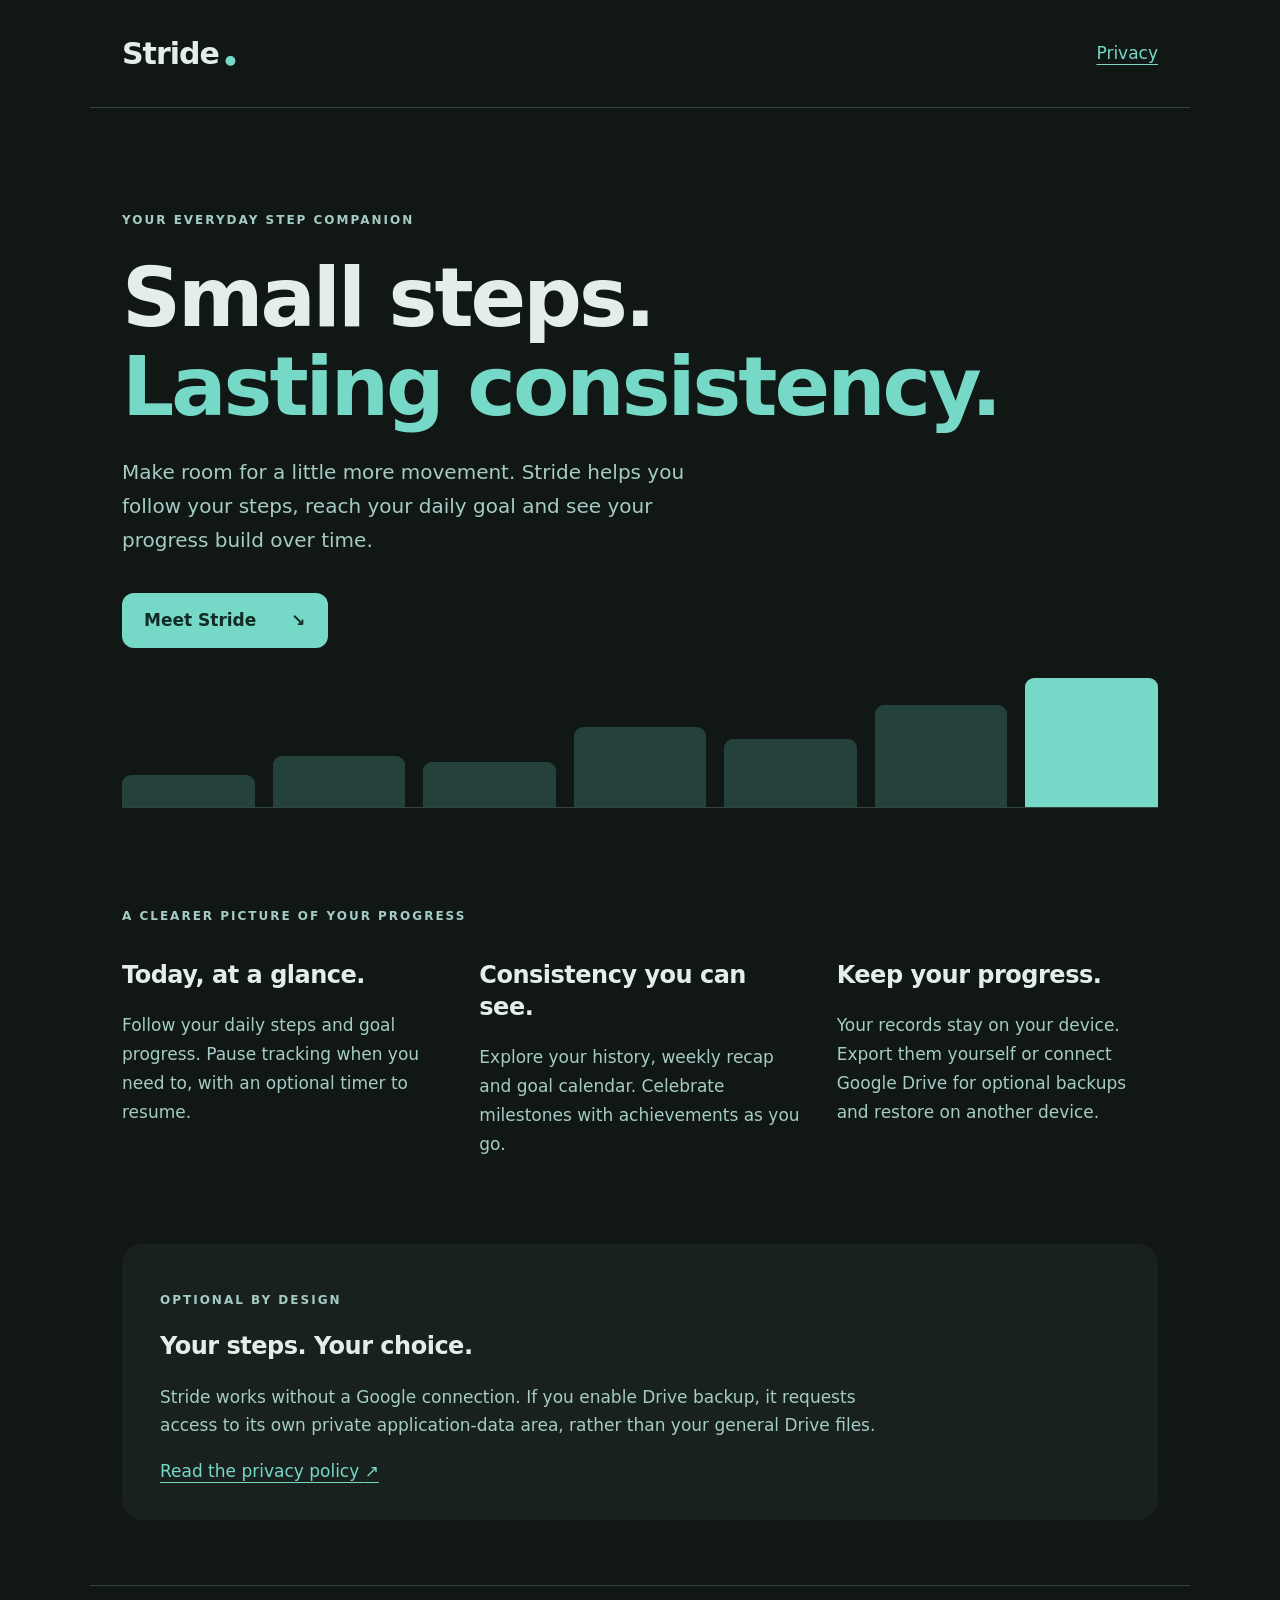
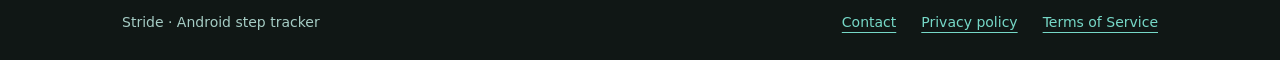
==== index.html @ b5d42497 "Add files via upload" ====
<!doctype html>
<html lang="en"><head><meta charset="utf-8"><meta name="viewport" content="width=device-width,initial-scale=1"><title>Stride — Small steps. Lasting consistency.</title><meta name="description" content="Stride is an Android step counter with daily goals, achievements, trends and optional private Google Drive backups."><link rel="stylesheet" href="style.css"><link rel="icon" type="image/png" sizes="120x120" href="stride-google-logo.png"><link rel="apple-touch-icon" href="stride-google-logo.png"></head><body>
<header><a class="brand" href="./">Stride<span>●</span></a><a href="privacy.html">Privacy</a></header>
<main><section class="hero"><p class="eyebrow">YOUR EVERYDAY STEP COMPANION</p><h1>Small steps.<br><em>Lasting consistency.</em></h1><p class="intro">Make room for a little more movement. Stride helps you follow your steps, reach your daily goal and see your progress build over time.</p><a class="button" href="#your-progress">Meet Stride <span aria-hidden="true">↘</span></a><div class="motif" aria-hidden="true"><span></span><span></span><span></span><span></span><span></span><span></span><span></span></div></section>
<section id="your-progress"><p class="eyebrow">A CLEARER PICTURE OF YOUR PROGRESS</p><div class="features"><article><h2>Today, at a glance.</h2><p>Follow your daily steps and goal progress. Pause tracking when you need to, with an optional timer to resume.</p></article><article><h2>Consistency you can see.</h2><p>Explore your history, weekly recap and goal calendar. Celebrate milestones with achievements as you go.</p></article><article><h2>Keep your progress.</h2><p>Your records stay on your device. Export them yourself or connect Google Drive for optional backups and restore on another device.</p></article></div></section>
<section class="privacy-note"><p class="eyebrow">OPTIONAL BY DESIGN</p><h2>Your steps. Your choice.</h2><p>Stride works without a Google connection. If you enable Drive backup, it requests access to its own private application-data area, rather than your general Drive files.</p><a href="privacy.html">Read the privacy policy <span aria-hidden="true">↗</span></a></section></main>
<footer><span>Stride · Android step tracker</span><a href="mailto:stridesteptracker.support@gmail.com">Contact</a><a href="privacy.html">Privacy policy</a><a href="terms.html">Terms of Service</a></footer></body></html>
---- style.css ----
:root{color-scheme:dark;--teal:#76d8c7;--ink:#e4eee8;--muted:#a5ccc4;--paper:#101715;--line:#30453d}*{box-sizing:border-box}html{scroll-behavior:smooth}body{margin:0;background:var(--paper);color:var(--ink);font:17px/1.7 system-ui,-apple-system,sans-serif}a{color:var(--teal);text-underline-offset:5px}header,main,footer{max-width:1100px;margin:auto;padding-inline:32px}header{display:flex;justify-content:space-between;align-items:center;padding-block:28px;border-bottom:1px solid var(--line)}.brand{font-size:30px;font-weight:800;letter-spacing:-1px;text-decoration:none;color:var(--ink)}.brand span{font-size:13px;color:var(--teal);margin-left:6px}.hero{padding-block:90px 48px;overflow:hidden}.eyebrow{font-size:12px;font-weight:750;letter-spacing:2px;color:var(--muted)}h1{font-size:clamp(44px,7vw,82px);line-height:1.08;letter-spacing:-3px;margin:24px 0}h1 em{font-style:normal;color:var(--teal)}.intro{max-width:620px;font-size:20px;color:var(--muted)}.button{display:inline-flex;gap:35px;background:var(--teal);color:#102c25;padding:13px 22px;border-radius:12px;text-decoration:none;font-weight:650;margin-top:16px}.motif{height:130px;display:flex;align-items:flex-end;gap:18px;margin-top:30px;border-bottom:1px solid var(--line)}.motif span{flex:1;border-radius:9px 9px 0 0;background:#24423b;height:25%}.motif span:nth-child(2){height:40%}.motif span:nth-child(3){height:35%}.motif span:nth-child(4){height:62%}.motif span:nth-child(5){height:53%}.motif span:nth-child(6){height:79%}.motif span:nth-child(7){height:100%;background:var(--teal)}section{padding-block:38px}.features{display:grid;grid-template-columns:repeat(3,1fr);gap:36px}h2{font-size:24px;line-height:1.35;letter-spacing:-.5px}.features p,.privacy-note p{color:var(--muted)}.privacy-note{background:#18211e;border-radius:20px;padding:34px 38px;margin-block:30px 65px}.privacy-note p{max-width:740px}footer{display:flex;gap:25px;flex-wrap:wrap;border-top:1px solid var(--line);padding-block:25px;font-size:14px;color:var(--muted)}footer span{margin-right:auto}.policy{max-width:820px;padding-block:42px 75px}.policy h1{font-size:48px;letter-spacing:-2px}.policy h2{margin-top:38px}.policy p,.policy li{color:#c0d4ca}a:focus-visible{outline:3px solid var(--teal);outline-offset:5px}@media(max-width:650px){header,main,footer{padding-inline:22px}.hero{padding-top:55px}h1{letter-spacing:-2px}.features{grid-template-columns:1fr;gap:12px}.privacy-note{padding:24px}.motif{gap:10px;height:95px}.policy h1{font-size:40px}}@media(prefers-reduced-motion:reduce){html{scroll-behavior:auto}}

.operator-details{margin-top:36px;padding-block:18px;border-top:1px solid var(--line);font-size:14px}.policy .operator-details h2{margin-top:0;font-size:18px}.operator-details p{margin-bottom:0}
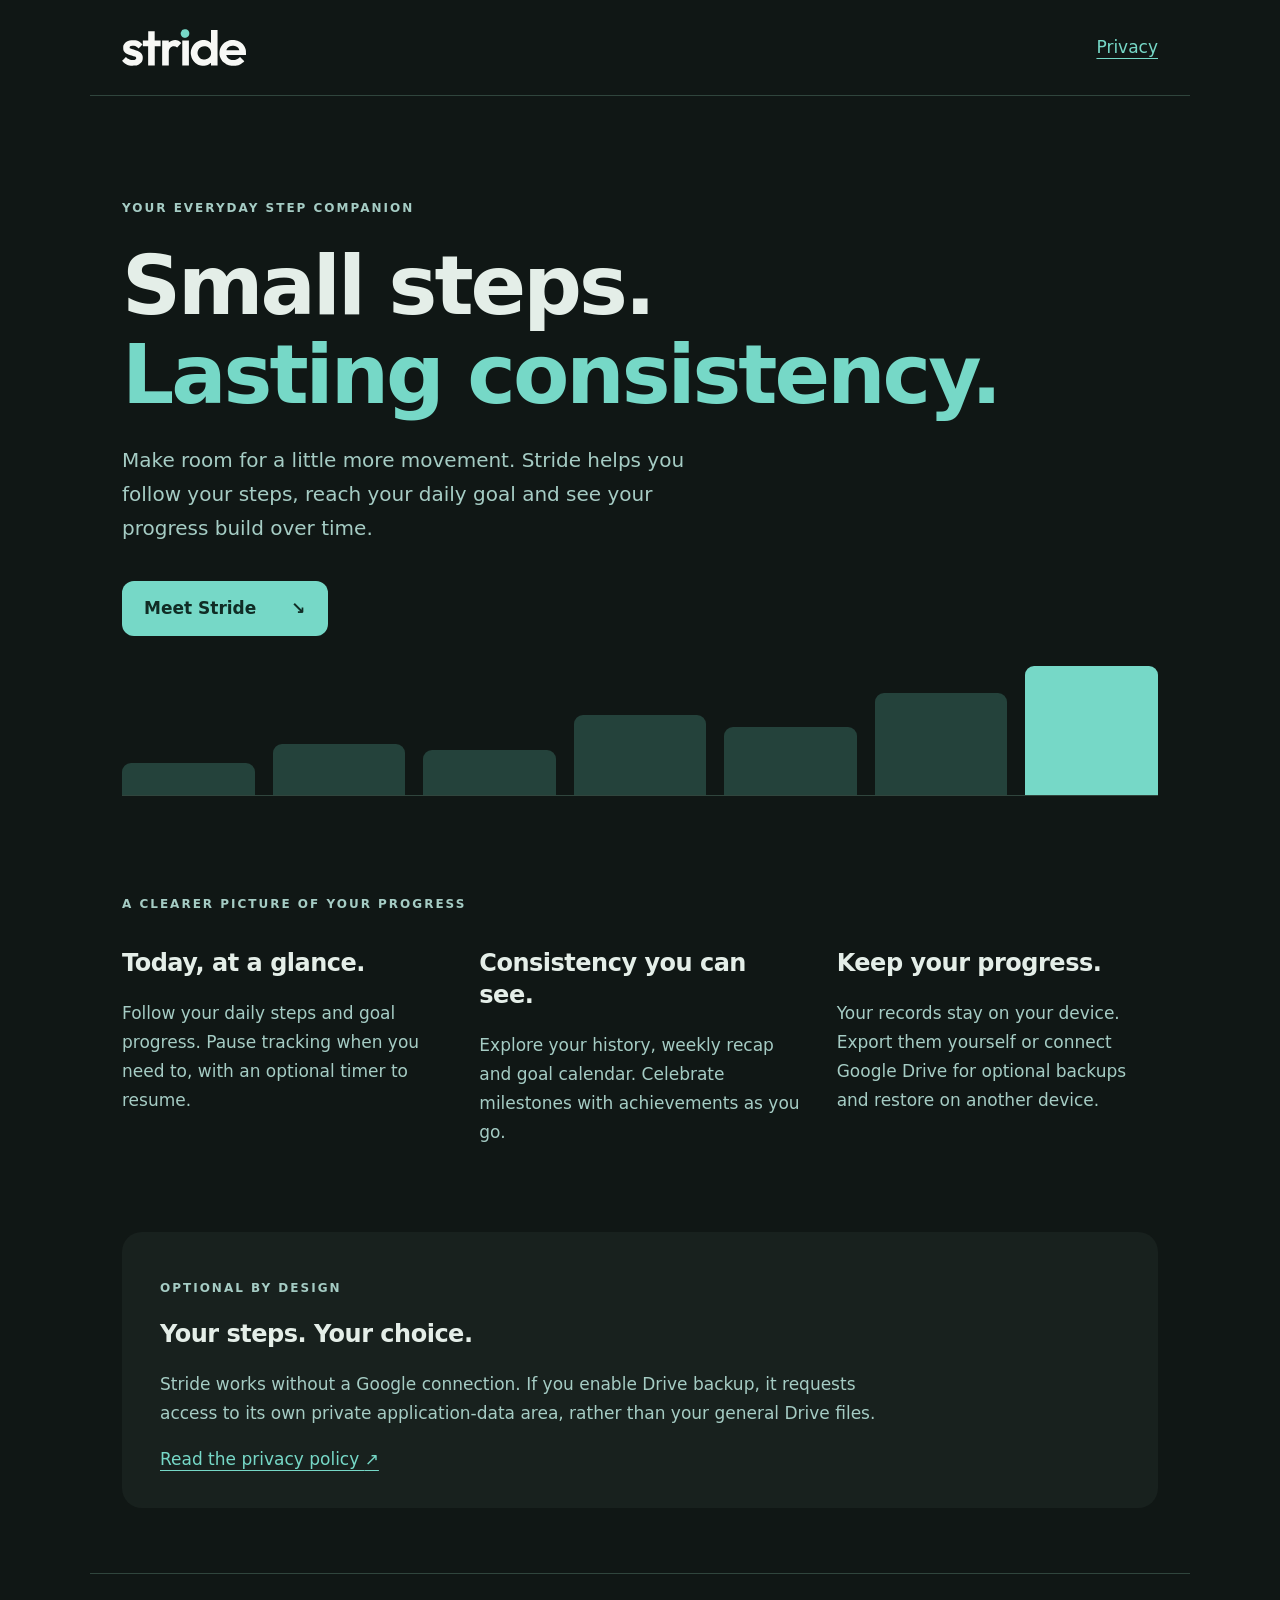
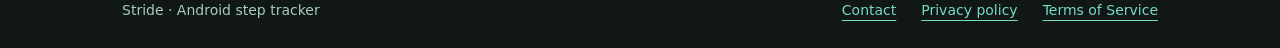
==== commit 165b4a07: "Add files via upload" ====
--- a/index.html
+++ b/index.html
@@ -1,7 +1,7 @@
-<!doctype html>
-<html lang="en"><head><meta charset="utf-8"><meta name="viewport" content="width=device-width,initial-scale=1"><title>Stride — Small steps. Lasting consistency.</title><meta name="description" content="Stride is an Android step counter with daily goals, achievements, trends and optional private Google Drive backups."><link rel="stylesheet" href="style.css"><link rel="icon" type="image/png" sizes="120x120" href="stride-google-logo.png"><link rel="apple-touch-icon" href="stride-google-logo.png"></head><body>
-<header><a class="brand" href="./">Stride<span>●</span></a><a href="privacy.html">Privacy</a></header>
-<main><section class="hero"><p class="eyebrow">YOUR EVERYDAY STEP COMPANION</p><h1>Small steps.<br><em>Lasting consistency.</em></h1><p class="intro">Make room for a little more movement. Stride helps you follow your steps, reach your daily goal and see your progress build over time.</p><a class="button" href="#your-progress">Meet Stride <span aria-hidden="true">↘</span></a><div class="motif" aria-hidden="true"><span></span><span></span><span></span><span></span><span></span><span></span><span></span></div></section>
-<section id="your-progress"><p class="eyebrow">A CLEARER PICTURE OF YOUR PROGRESS</p><div class="features"><article><h2>Today, at a glance.</h2><p>Follow your daily steps and goal progress. Pause tracking when you need to, with an optional timer to resume.</p></article><article><h2>Consistency you can see.</h2><p>Explore your history, weekly recap and goal calendar. Celebrate milestones with achievements as you go.</p></article><article><h2>Keep your progress.</h2><p>Your records stay on your device. Export them yourself or connect Google Drive for optional backups and restore on another device.</p></article></div></section>
-<section class="privacy-note"><p class="eyebrow">OPTIONAL BY DESIGN</p><h2>Your steps. Your choice.</h2><p>Stride works without a Google connection. If you enable Drive backup, it requests access to its own private application-data area, rather than your general Drive files.</p><a href="privacy.html">Read the privacy policy <span aria-hidden="true">↗</span></a></section></main>
-<footer><span>Stride · Android step tracker</span><a href="mailto:stridesteptracker.support@gmail.com">Contact</a><a href="privacy.html">Privacy policy</a><a href="terms.html">Terms of Service</a></footer></body></html>
+<!doctype html>
+<html lang="en"><head><meta charset="utf-8"><meta name="viewport" content="width=device-width,initial-scale=1"><title>Stride — Small steps. Lasting consistency.</title><meta name="description" content="Stride is an Android step counter with daily goals, achievements, trends and optional private Google Drive backups."><link rel="stylesheet" href="style.css"><link rel="icon" type="image/svg+xml" href="favicon.svg?v=2"><link rel="icon" type="image/png" sizes="32x32" href="favicon-32.png?v=2"><link rel="apple-touch-icon" sizes="180x180" href="apple-touch-icon.png?v=2"></head><body>
+<header><a class="brand" href="./" aria-label="Stride home"><img src="stride-wordmark.svg" alt="Stride" width="124" height="39"></a><a href="privacy.html">Privacy</a></header>
+<main><section class="hero"><p class="eyebrow">YOUR EVERYDAY STEP COMPANION</p><h1>Small steps.<br><em>Lasting consistency.</em></h1><p class="intro">Make room for a little more movement. Stride helps you follow your steps, reach your daily goal and see your progress build over time.</p><a class="button" href="#your-progress">Meet Stride <span aria-hidden="true">↘</span></a><div class="motif" aria-hidden="true"><span></span><span></span><span></span><span></span><span></span><span></span><span></span></div></section>
+<section id="your-progress"><p class="eyebrow">A CLEARER PICTURE OF YOUR PROGRESS</p><div class="features"><article><h2>Today, at a glance.</h2><p>Follow your daily steps and goal progress. Pause tracking when you need to, with an optional timer to resume.</p></article><article><h2>Consistency you can see.</h2><p>Explore your history, weekly recap and goal calendar. Celebrate milestones with achievements as you go.</p></article><article><h2>Keep your progress.</h2><p>Your records stay on your device. Export them yourself or connect Google Drive for optional backups and restore on another device.</p></article></div></section>
+<section class="privacy-note"><p class="eyebrow">OPTIONAL BY DESIGN</p><h2>Your steps. Your choice.</h2><p>Stride works without a Google connection. If you enable Drive backup, it requests access to its own private application-data area, rather than your general Drive files.</p><a href="privacy.html">Read the privacy policy <span aria-hidden="true">↗</span></a></section></main>
+<footer><span>Stride · Android step tracker</span><a href="mailto:stridesteptracker.support@gmail.com">Contact</a><a href="privacy.html">Privacy policy</a><a href="terms.html">Terms of Service</a></footer></body></html>
--- a/style.css
+++ b/style.css
@@ -1,3 +1,6 @@
-:root{color-scheme:dark;--teal:#76d8c7;--ink:#e4eee8;--muted:#a5ccc4;--paper:#101715;--line:#30453d}*{box-sizing:border-box}html{scroll-behavior:smooth}body{margin:0;background:var(--paper);color:var(--ink);font:17px/1.7 system-ui,-apple-system,sans-serif}a{color:var(--teal);text-underline-offset:5px}header,main,footer{max-width:1100px;margin:auto;padding-inline:32px}header{display:flex;justify-content:space-between;align-items:center;padding-block:28px;border-bottom:1px solid var(--line)}.brand{font-size:30px;font-weight:800;letter-spacing:-1px;text-decoration:none;color:var(--ink)}.brand span{font-size:13px;color:var(--teal);margin-left:6px}.hero{padding-block:90px 48px;overflow:hidden}.eyebrow{font-size:12px;font-weight:750;letter-spacing:2px;color:var(--muted)}h1{font-size:clamp(44px,7vw,82px);line-height:1.08;letter-spacing:-3px;margin:24px 0}h1 em{font-style:normal;color:var(--teal)}.intro{max-width:620px;font-size:20px;color:var(--muted)}.button{display:inline-flex;gap:35px;background:var(--teal);color:#102c25;padding:13px 22px;border-radius:12px;text-decoration:none;font-weight:650;margin-top:16px}.motif{height:130px;display:flex;align-items:flex-end;gap:18px;margin-top:30px;border-bottom:1px solid var(--line)}.motif span{flex:1;border-radius:9px 9px 0 0;background:#24423b;height:25%}.motif span:nth-child(2){height:40%}.motif span:nth-child(3){height:35%}.motif span:nth-child(4){height:62%}.motif span:nth-child(5){height:53%}.motif span:nth-child(6){height:79%}.motif span:nth-child(7){height:100%;background:var(--teal)}section{padding-block:38px}.features{display:grid;grid-template-columns:repeat(3,1fr);gap:36px}h2{font-size:24px;line-height:1.35;letter-spacing:-.5px}.features p,.privacy-note p{color:var(--muted)}.privacy-note{background:#18211e;border-radius:20px;padding:34px 38px;margin-block:30px 65px}.privacy-note p{max-width:740px}footer{display:flex;gap:25px;flex-wrap:wrap;border-top:1px solid var(--line);padding-block:25px;font-size:14px;color:var(--muted)}footer span{margin-right:auto}.policy{max-width:820px;padding-block:42px 75px}.policy h1{font-size:48px;letter-spacing:-2px}.policy h2{margin-top:38px}.policy p,.policy li{color:#c0d4ca}a:focus-visible{outline:3px solid var(--teal);outline-offset:5px}@media(max-width:650px){header,main,footer{padding-inline:22px}.hero{padding-top:55px}h1{letter-spacing:-2px}.features{grid-template-columns:1fr;gap:12px}.privacy-note{padding:24px}.motif{gap:10px;height:95px}.policy h1{font-size:40px}}@media(prefers-reduced-motion:reduce){html{scroll-behavior:auto}}
-
+:root{color-scheme:dark;--teal:#76d8c7;--ink:#e4eee8;--muted:#a5ccc4;--paper:#101715;--line:#30453d}*{box-sizing:border-box}html{scroll-behavior:smooth}body{margin:0;background:var(--paper);color:var(--ink);font:17px/1.7 system-ui,-apple-system,sans-serif}a{color:var(--teal);text-underline-offset:5px}header,main,footer{max-width:1100px;margin:auto;padding-inline:32px}header{display:flex;justify-content:space-between;align-items:center;padding-block:28px;border-bottom:1px solid var(--line)}.brand{font-size:30px;font-weight:800;letter-spacing:-1px;text-decoration:none;color:var(--ink)}.brand span{font-size:13px;color:var(--teal);margin-left:6px}.hero{padding-block:90px 48px;overflow:hidden}.eyebrow{font-size:12px;font-weight:750;letter-spacing:2px;color:var(--muted)}h1{font-size:clamp(44px,7vw,82px);line-height:1.08;letter-spacing:-3px;margin:24px 0}h1 em{font-style:normal;color:var(--teal)}.intro{max-width:620px;font-size:20px;color:var(--muted)}.button{display:inline-flex;gap:35px;background:var(--teal);color:#102c25;padding:13px 22px;border-radius:12px;text-decoration:none;font-weight:650;margin-top:16px}.motif{height:130px;display:flex;align-items:flex-end;gap:18px;margin-top:30px;border-bottom:1px solid var(--line)}.motif span{flex:1;border-radius:9px 9px 0 0;background:#24423b;height:25%}.motif span:nth-child(2){height:40%}.motif span:nth-child(3){height:35%}.motif span:nth-child(4){height:62%}.motif span:nth-child(5){height:53%}.motif span:nth-child(6){height:79%}.motif span:nth-child(7){height:100%;background:var(--teal)}section{padding-block:38px}.features{display:grid;grid-template-columns:repeat(3,1fr);gap:36px}h2{font-size:24px;line-height:1.35;letter-spacing:-.5px}.features p,.privacy-note p{color:var(--muted)}.privacy-note{background:#18211e;border-radius:20px;padding:34px 38px;margin-block:30px 65px}.privacy-note p{max-width:740px}footer{display:flex;gap:25px;flex-wrap:wrap;border-top:1px solid var(--line);padding-block:25px;font-size:14px;color:var(--muted)}footer span{margin-right:auto}.policy{max-width:820px;padding-block:42px 75px}.policy h1{font-size:48px;letter-spacing:-2px}.policy h2{margin-top:38px}.policy p,.policy li{color:#c0d4ca}a:focus-visible{outline:3px solid var(--teal);outline-offset:5px}@media(max-width:650px){header,main,footer{padding-inline:22px}.hero{padding-top:55px}h1{letter-spacing:-2px}.features{grid-template-columns:1fr;gap:12px}.privacy-note{padding:24px}.motif{gap:10px;height:95px}.policy h1{font-size:40px}}@media(prefers-reduced-motion:reduce){html{scroll-behavior:auto}}
+
 .operator-details{margin-top:36px;padding-block:18px;border-top:1px solid var(--line);font-size:14px}.policy .operator-details h2{margin-top:0;font-size:18px}.operator-details p{margin-bottom:0}
+
+/* Shared Stride wordmark: intrinsic space protects the dot above the i. */
+.brand{display:inline-flex;align-items:center;flex-shrink:0;line-height:1}.brand img{display:block;width:124px;height:auto;max-width:100%}
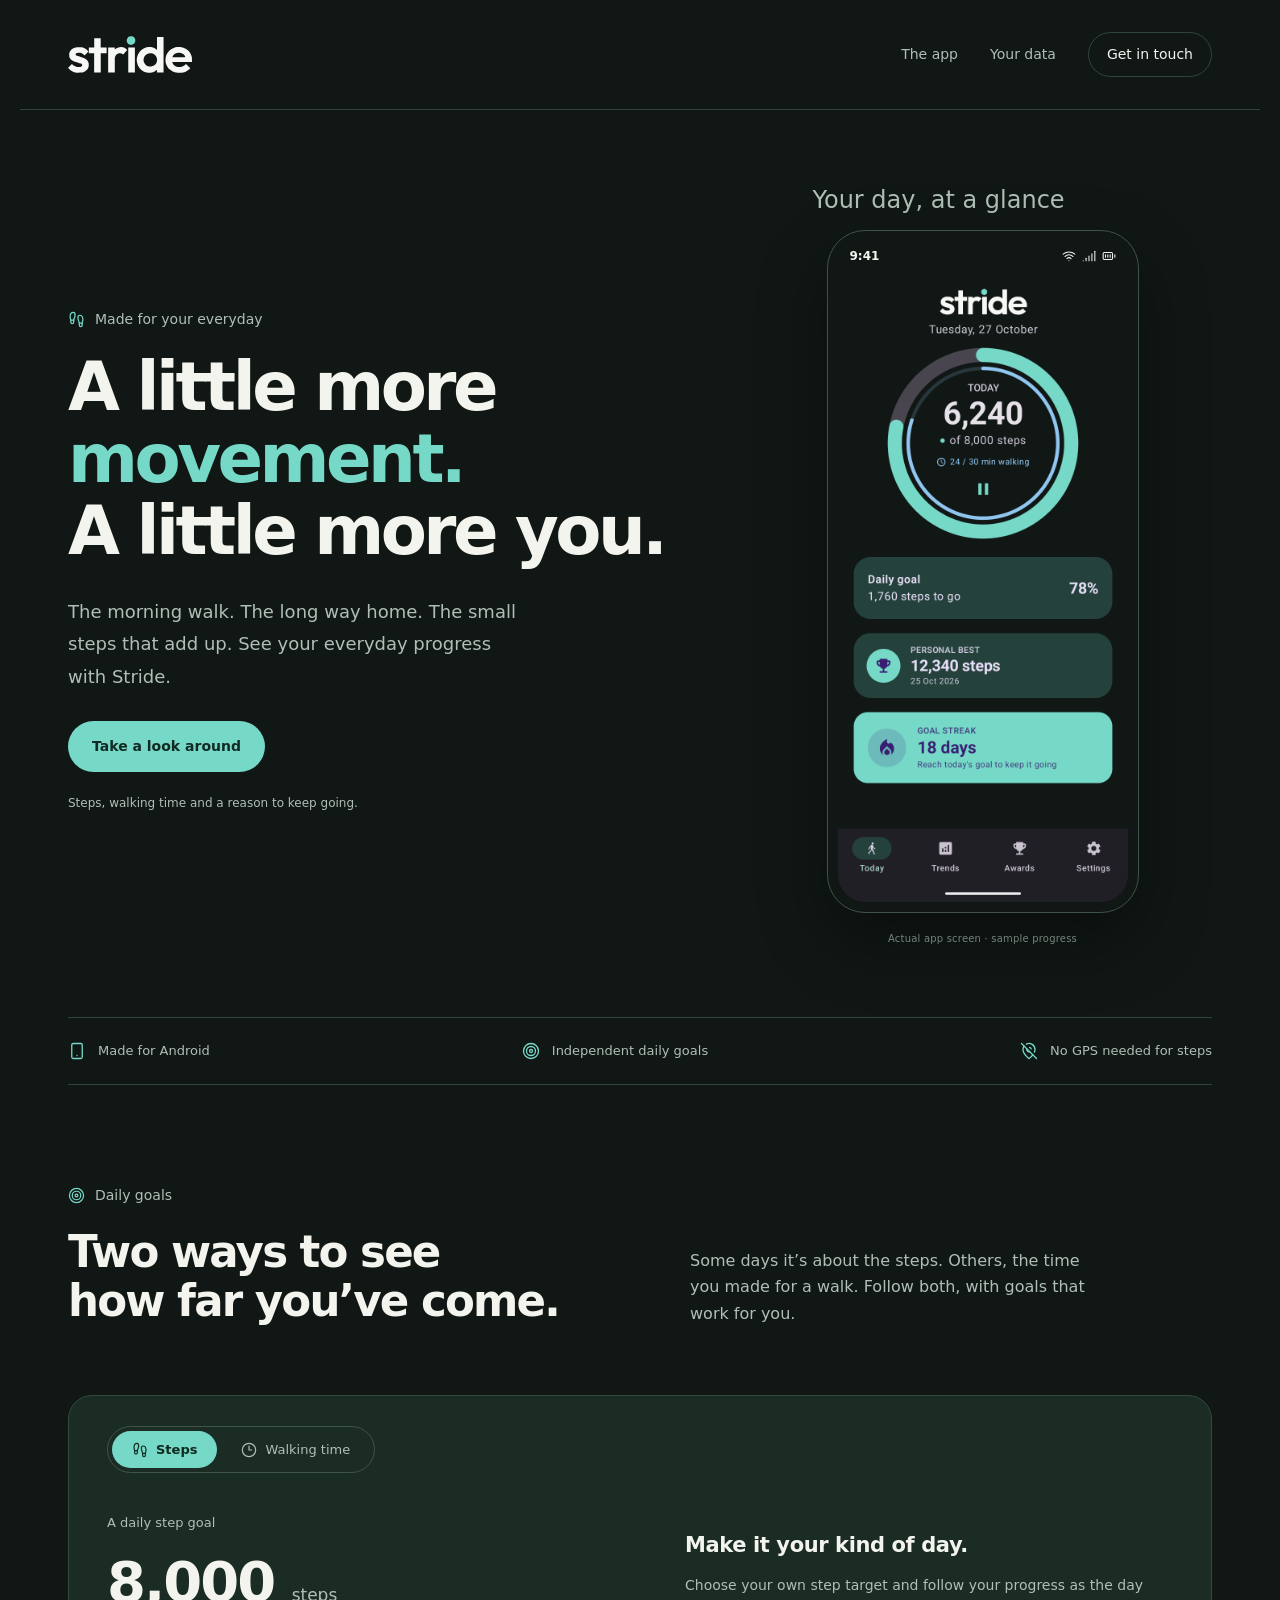
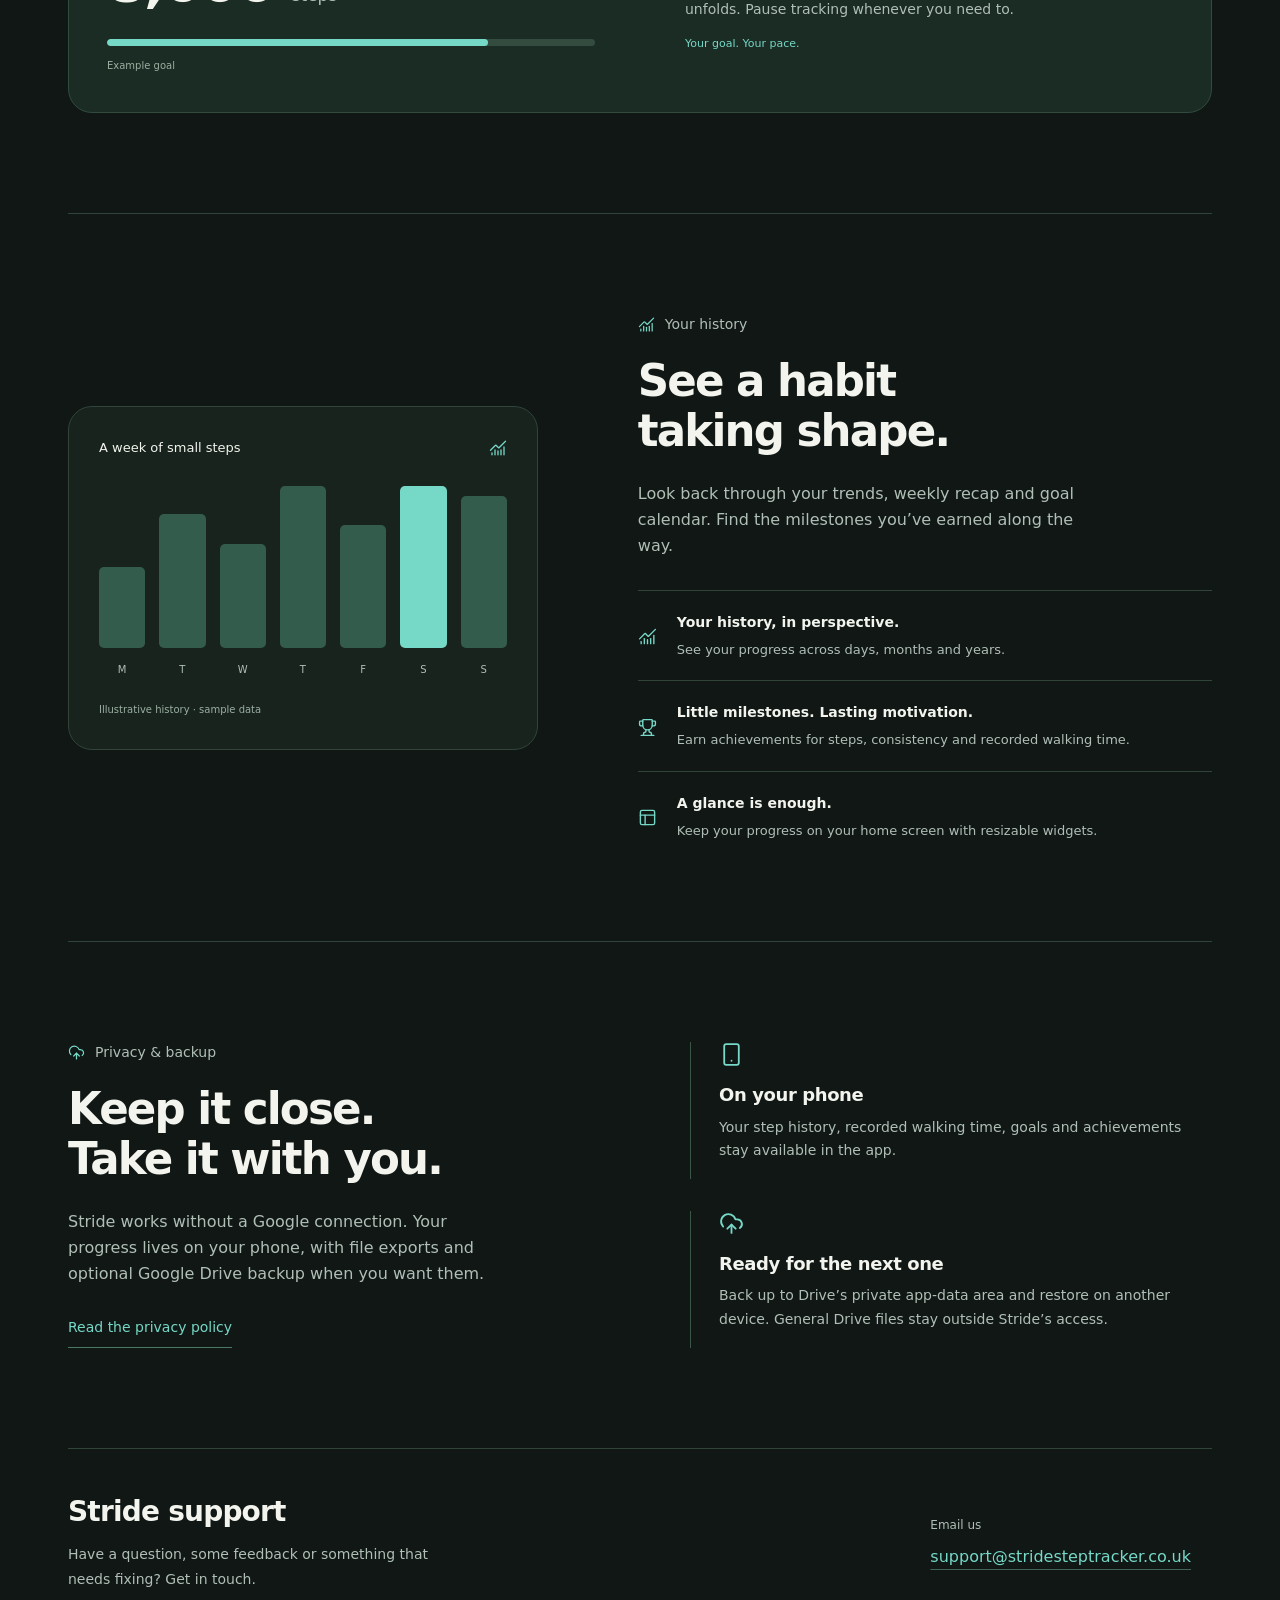
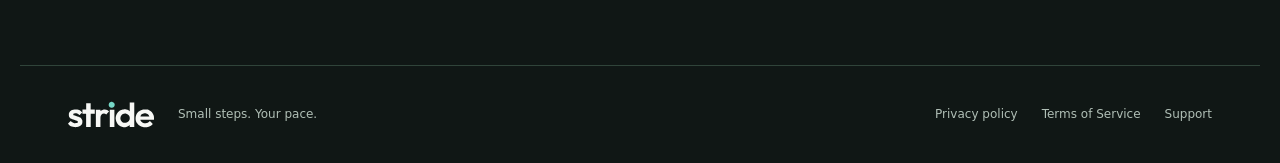
==== commit 61629011: "Add files via upload" ====
--- a/index.html
+++ b/index.html
@@ -1,7 +1,27 @@
 <!doctype html>
-<html lang="en"><head><meta charset="utf-8"><meta name="viewport" content="width=device-width,initial-scale=1"><title>Stride — Small steps. Lasting consistency.</title><meta name="description" content="Stride is an Android step counter with daily goals, achievements, trends and optional private Google Drive backups."><link rel="stylesheet" href="style.css"><link rel="icon" type="image/svg+xml" href="favicon.svg?v=2"><link rel="icon" type="image/png" sizes="32x32" href="favicon-32.png?v=2"><link rel="apple-touch-icon" sizes="180x180" href="apple-touch-icon.png?v=2"></head><body>
-<header><a class="brand" href="./" aria-label="Stride home"><img src="stride-wordmark.svg" alt="Stride" width="124" height="39"></a><a href="privacy.html">Privacy</a></header>
-<main><section class="hero"><p class="eyebrow">YOUR EVERYDAY STEP COMPANION</p><h1>Small steps.<br><em>Lasting consistency.</em></h1><p class="intro">Make room for a little more movement. Stride helps you follow your steps, reach your daily goal and see your progress build over time.</p><a class="button" href="#your-progress">Meet Stride <span aria-hidden="true">↘</span></a><div class="motif" aria-hidden="true"><span></span><span></span><span></span><span></span><span></span><span></span><span></span></div></section>
-<section id="your-progress"><p class="eyebrow">A CLEARER PICTURE OF YOUR PROGRESS</p><div class="features"><article><h2>Today, at a glance.</h2><p>Follow your daily steps and goal progress. Pause tracking when you need to, with an optional timer to resume.</p></article><article><h2>Consistency you can see.</h2><p>Explore your history, weekly recap and goal calendar. Celebrate milestones with achievements as you go.</p></article><article><h2>Keep your progress.</h2><p>Your records stay on your device. Export them yourself or connect Google Drive for optional backups and restore on another device.</p></article></div></section>
-<section class="privacy-note"><p class="eyebrow">OPTIONAL BY DESIGN</p><h2>Your steps. Your choice.</h2><p>Stride works without a Google connection. If you enable Drive backup, it requests access to its own private application-data area, rather than your general Drive files.</p><a href="privacy.html">Read the privacy policy <span aria-hidden="true">↗</span></a></section></main>
-<footer><span>Stride · Android step tracker</span><a href="mailto:stridesteptracker.support@gmail.com">Contact</a><a href="privacy.html">Privacy policy</a><a href="terms.html">Terms of Service</a></footer></body></html>
+<html lang="en">
+<head>
+<meta charset="utf-8"><meta name="viewport" content="width=device-width,initial-scale=1">
+<title>Stride — A little more movement.</title>
+<meta name="description" content="An Android step tracker for everyday progress. Follow your steps and estimated walking time, set goals and keep your history close.">
+<meta name="theme-color" content="#101715">
+<link rel="canonical" href="https://stridesteptracker.co.uk/">
+<link rel="stylesheet" href="style.css?v=4">
+<link rel="icon" type="image/svg+xml" href="favicon.svg?v=2"><link rel="icon" type="image/png" sizes="32x32" href="favicon-32.png?v=2"><link rel="apple-touch-icon" sizes="180x180" href="apple-touch-icon.png?v=2">
+<script src="site.js" defer></script>
+</head>
+<body>
+<a class="skip-link" href="#main">Skip to content</a>
+<header><a class="brand" href="./" aria-label="Stride home"><img src="stride-wordmark.svg" alt="Stride" width="124" height="39"></a><nav aria-label="Main navigation"><a href="#everyday">The app</a><a href="#your-data">Your data</a><a class="nav-contact" href="mailto:support@stridesteptracker.co.uk">Get in touch </a></nav></header>
+<main id="main">
+<section class="hero" aria-labelledby="hero-title">
+<div class="hero-copy"><p class="section-label"><svg class="icon" aria-hidden="true" focusable="false"><use href="icons.svg#footprints"></use></svg>Made for your everyday</p><h1 id="hero-title">A little more<br><em>movement.</em><br>A little more you.</h1><p class="intro">The morning walk. The long way home. The small steps that add up. See your everyday progress with Stride.</p><a class="button" href="#everyday">Take a look around </a><p class="hero-note">Steps, walking time and a reason to keep going.</p></div>
+<div class="app-showcase"><div class="showcase-caption"><span>Your day, at a glance</span></div><div class="phone phone-authentic"><div class="phone-statusbar" aria-hidden="true"><span>9:41</span><div><svg class="icon"><use href="icons.svg#wifi"></use></svg><svg class="icon"><use href="icons.svg#signal"></use></svg><svg class="icon"><use href="icons.svg#battery-full"></use></svg></div></div><div class="phone-screen"><img src="stride-today.png" alt="Actual Stride Today screen with sample progress: 6,240 of 8,000 steps and 24 of 30 walking minutes." width="720" height="1600" fetchpriority="high"></div></div><p class="preview-note">Actual app screen · sample progress</p></div>
+</section>
+<div class="feature-strip" aria-label="At a glance"><span><svg class="icon" aria-hidden="true" focusable="false"><use href="icons.svg#smartphone"></use></svg>Made for Android</span><span><svg class="icon" aria-hidden="true" focusable="false"><use href="icons.svg#target"></use></svg>Independent daily goals</span><span><svg class="icon" aria-hidden="true" focusable="false"><use href="icons.svg#map-pin-off"></use></svg>No GPS needed for steps</span></div>
+<section class="everyday section-space" id="everyday" aria-labelledby="everyday-title"><div class="section-heading"><p class="section-label"><svg class="icon" aria-hidden="true" focusable="false"><use href="icons.svg#target"></use></svg>Daily goals</p><h2 id="everyday-title">Two ways to see<br>how far you’ve come.</h2><p>Some days it’s about the steps. Others, the time you made for a walk. Follow both, with goals that work for you.</p></div><div class="goal-demo"><div class="demo-tabs" role="group" aria-label="Explore the daily goals"><button type="button" class="active" data-goal="steps" aria-pressed="true"><svg class="icon" aria-hidden="true" focusable="false"><use href="icons.svg#footprints"></use></svg>Steps</button><button type="button" data-goal="time" aria-pressed="false"><svg class="icon" aria-hidden="true" focusable="false"><use href="icons.svg#clock-3"></use></svg>Walking time</button></div><div class="demo-body"><div class="demo-number"><span id="demo-label">A daily step goal</span><strong id="demo-value">8,000 <small>steps</small></strong><div class="demo-bar"><span></span></div><p class="sample-tag">Example goal</p></div><div class="demo-copy" aria-live="polite"><h3 id="demo-title">Make it your kind of day.</h3><p id="demo-description">Choose your own step target and follow your progress as the day unfolds. Pause tracking whenever you need to.</p><p class="demo-footnote" id="demo-note">Your goal. Your pace.</p></div></div></div></section>
+<section class="history-section section-space" aria-labelledby="history-title"><div class="history-art" aria-label="Illustrative weekly step chart, sample data"><div class="chart-top"><span>A week of small steps</span><svg class="icon" aria-hidden="true" focusable="false"><use href="icons.svg#chart-no-axes-combined"></use></svg></div><div class="week-bars"><div style="--bar:42%"><i></i><span>M</span></div><div style="--bar:70%"><i></i><span>T</span></div><div style="--bar:54%"><i></i><span>W</span></div><div style="--bar:88%"><i></i><span>T</span></div><div style="--bar:64%"><i></i><span>F</span></div><div style="--bar:100%"><i></i><span>S</span></div><div style="--bar:79%"><i></i><span>S</span></div></div><span class="sample-tag">Illustrative history · sample data</span></div><div class="history-copy"><p class="section-label"><svg class="icon" aria-hidden="true" focusable="false"><use href="icons.svg#chart-no-axes-combined"></use></svg>Your history</p><h2 id="history-title">See a habit<br>taking shape.</h2><p>Look back through your trends, weekly recap and goal calendar. Find the milestones you’ve earned along the way.</p><div class="details-list"><div><span class="detail-icon"><svg class="icon" aria-hidden="true" focusable="false"><use href="icons.svg#chart-no-axes-combined"></use></svg></span><p><strong>Your history, in perspective.</strong> See your progress across days, months and years.</p></div><div><span class="detail-icon"><svg class="icon" aria-hidden="true" focusable="false"><use href="icons.svg#trophy"></use></svg></span><p><strong>Little milestones. Lasting motivation.</strong> Earn achievements for steps, consistency and recorded walking time.</p></div><div><span class="detail-icon"><svg class="icon" aria-hidden="true" focusable="false"><use href="icons.svg#panels-top-left"></use></svg></span><p><strong>A glance is enough.</strong> Keep your progress on your home screen with resizable widgets.</p></div></div></div></section>
+<section class="privacy-section section-space" id="your-data" aria-labelledby="privacy-title"><div><p class="section-label"><svg class="icon" aria-hidden="true" focusable="false"><use href="icons.svg#cloud-upload"></use></svg>Privacy &amp; backup</p><h2 id="privacy-title">Keep it close.<br>Take it with you.</h2><p>Stride works without a Google connection. Your progress lives on your phone, with file exports and optional Google Drive backup when you want them.</p><a class="text-link" href="privacy.html">Read the privacy policy </a></div><div class="privacy-points"><article><span class="point-icon"><svg class="icon" aria-hidden="true" focusable="false"><use href="icons.svg#smartphone"></use></svg></span><h3>On your phone</h3><p>Your step history, recorded walking time, goals and achievements stay available in the app.</p></article><article><span class="point-icon"><svg class="icon" aria-hidden="true" focusable="false"><use href="icons.svg#cloud-upload"></use></svg></span><h3>Ready for the next one</h3><p>Back up to Drive’s private app-data area and restore on another device. General Drive files stay outside Stride’s access.</p></article></div></section>
+<section class="contact-section" aria-labelledby="contact-title"><div class="contact-copy"><h2 id="contact-title">Stride support</h2><p>Have a question, some feedback or something that needs fixing? Get in touch.</p></div><a class="contact-address" href="mailto:support@stridesteptracker.co.uk"><span>Email us</span><strong>support@stridesteptracker.co.uk</strong></a></section>
+</main><footer><a class="brand footer-brand" href="./" aria-label="Stride home"><img src="stride-wordmark.svg" alt="Stride" width="96" height="30"></a><span>Small steps. Your pace.</span><div><a href="privacy.html">Privacy policy</a><a href="terms.html">Terms of Service</a><a href="mailto:support@stridesteptracker.co.uk">Support</a></div></footer>
+</body></html>
--- a/style.css
+++ b/style.css
@@ -1,6 +1,71 @@
-:root{color-scheme:dark;--teal:#76d8c7;--ink:#e4eee8;--muted:#a5ccc4;--paper:#101715;--line:#30453d}*{box-sizing:border-box}html{scroll-behavior:smooth}body{margin:0;background:var(--paper);color:var(--ink);font:17px/1.7 system-ui,-apple-system,sans-serif}a{color:var(--teal);text-underline-offset:5px}header,main,footer{max-width:1100px;margin:auto;padding-inline:32px}header{display:flex;justify-content:space-between;align-items:center;padding-block:28px;border-bottom:1px solid var(--line)}.brand{font-size:30px;font-weight:800;letter-spacing:-1px;text-decoration:none;color:var(--ink)}.brand span{font-size:13px;color:var(--teal);margin-left:6px}.hero{padding-block:90px 48px;overflow:hidden}.eyebrow{font-size:12px;font-weight:750;letter-spacing:2px;color:var(--muted)}h1{font-size:clamp(44px,7vw,82px);line-height:1.08;letter-spacing:-3px;margin:24px 0}h1 em{font-style:normal;color:var(--teal)}.intro{max-width:620px;font-size:20px;color:var(--muted)}.button{display:inline-flex;gap:35px;background:var(--teal);color:#102c25;padding:13px 22px;border-radius:12px;text-decoration:none;font-weight:650;margin-top:16px}.motif{height:130px;display:flex;align-items:flex-end;gap:18px;margin-top:30px;border-bottom:1px solid var(--line)}.motif span{flex:1;border-radius:9px 9px 0 0;background:#24423b;height:25%}.motif span:nth-child(2){height:40%}.motif span:nth-child(3){height:35%}.motif span:nth-child(4){height:62%}.motif span:nth-child(5){height:53%}.motif span:nth-child(6){height:79%}.motif span:nth-child(7){height:100%;background:var(--teal)}section{padding-block:38px}.features{display:grid;grid-template-columns:repeat(3,1fr);gap:36px}h2{font-size:24px;line-height:1.35;letter-spacing:-.5px}.features p,.privacy-note p{color:var(--muted)}.privacy-note{background:#18211e;border-radius:20px;padding:34px 38px;margin-block:30px 65px}.privacy-note p{max-width:740px}footer{display:flex;gap:25px;flex-wrap:wrap;border-top:1px solid var(--line);padding-block:25px;font-size:14px;color:var(--muted)}footer span{margin-right:auto}.policy{max-width:820px;padding-block:42px 75px}.policy h1{font-size:48px;letter-spacing:-2px}.policy h2{margin-top:38px}.policy p,.policy li{color:#c0d4ca}a:focus-visible{outline:3px solid var(--teal);outline-offset:5px}@media(max-width:650px){header,main,footer{padding-inline:22px}.hero{padding-top:55px}h1{letter-spacing:-2px}.features{grid-template-columns:1fr;gap:12px}.privacy-note{padding:24px}.motif{gap:10px;height:95px}.policy h1{font-size:40px}}@media(prefers-reduced-motion:reduce){html{scroll-behavior:auto}}
+:root{color-scheme:dark;--paper:#101715;--surface:#18231e;--ink:#f2f4ed;--muted:#b0bfb6;--teal:#76d8c7;--blue:#91c6f0;--line:#30443a}
+*{box-sizing:border-box}html{scroll-behavior:smooth;scroll-padding-top:32px}body{margin:0;background:var(--paper);color:var(--ink);font:16px/1.65 system-ui,-apple-system,BlinkMacSystemFont,"Segoe UI",sans-serif}a{color:inherit;text-underline-offset:5px}button{font:inherit}button,a{-webkit-tap-highlight-color:transparent}a:focus-visible,button:focus-visible{outline:3px solid var(--blue);outline-offset:6px}header,main,footer{max-width:1240px;margin:auto;padding-inline:48px}.skip-link{position:fixed;top:8px;left:12px;padding:10px 18px;background:var(--teal);color:var(--paper);z-index:10;transform:translateY(-150%)}.skip-link:focus{transform:none}header{display:flex;align-items:center;justify-content:space-between;padding-block:32px;border-bottom:1px solid var(--line);gap:28px}.brand{display:inline-flex;flex-shrink:0;align-items:center;line-height:1}.brand img{display:block;width:124px;height:auto}nav{display:flex;align-items:center;gap:32px;font-size:14px}nav a{text-decoration:none;color:var(--muted)}nav a:hover{color:var(--ink)}nav .nav-contact{color:var(--ink);border:1px solid var(--line);border-radius:100px;padding:10px 18px}.nav-contact span{margin-left:16px}.hero{display:grid;grid-template-columns:1.15fr .85fr;gap:64px;align-items:center;padding-block:78px 70px}.eyebrow{font-size:11px;font-weight:650;letter-spacing:2px;color:var(--teal);margin:0 0 26px}.status-dot{display:inline-block;width:7px;height:7px;border-radius:50%;background:var(--teal);margin-right:10px;vertical-align:1px}h1{font-size:clamp(46px,5.25vw,70px);font-weight:600;letter-spacing:-3.5px;line-height:1.07;margin:0 0 28px}h1 em{font-style:normal;color:var(--teal)}.intro{font-size:18px;color:var(--muted);max-width:450px;margin:0 0 28px;line-height:1.8}.button{display:inline-flex;align-items:center;gap:32px;padding:14px 24px;border-radius:100px;background:var(--teal);color:#112a23;font-weight:650;text-decoration:none;font-size:14px;transition:background .15s,transform .15s}.button:hover{background:#9ce7d9;transform:translateY(-2px)}.hero-note{font-size:12px;color:var(--muted);margin-top:22px}.app-showcase{position:relative;max-width:370px;justify-self:center;width:100%}.showcase-caption{display:flex;justify-content:space-between;color:var(--muted);font-size:9px;letter-spacing:2px;padding:0 15px 18px}.showcase-caption span:last-child{font-size:24px;line-height:1}.phone{border:1px solid #405247;border-radius:38px;background:#0e1612;padding:16px 24px 14px;box-shadow:0 28px 70px #0005;max-width:320px;margin:auto;position:relative;overflow:hidden}.phone-speaker{width:40px;height:4px;background:#2c3932;border-radius:6px;margin:0 auto 22px}.phone-brand{display:block;width:99px;height:auto;margin:0 auto}.phone-day{font-size:10px;text-align:center;color:var(--muted);margin:10px 0 20px}.rings{position:relative;aspect-ratio:1;width:100%;margin:0 auto 23px}.rings svg{width:100%;height:100%;overflow:visible;transform:rotate(-90deg)}.rings circle{fill:none}.ring-track{stroke:#35443c;stroke-width:17}.step-arc{stroke:var(--teal);stroke-width:17;stroke-dasharray:78 100;stroke-linecap:round}.time-track{stroke:#21343c;stroke-width:5}.time-arc{stroke:var(--blue);stroke-width:5;stroke-dasharray:80 100;stroke-linecap:round}.ring-content{position:absolute;inset:0;display:flex;flex-direction:column;align-items:center;justify-content:center;gap:4px}.ring-label{font-size:9px;letter-spacing:1px;color:var(--muted)}.ring-content strong{font-size:46px;line-height:1.2;letter-spacing:-2px}.ring-goal{font-size:12px;color:var(--muted)}.ring-goal i{display:inline-block;width:5px;height:5px;border-radius:50%;background:var(--teal);margin-right:4px}.ring-time{font-size:10px;color:var(--blue);margin-top:9px}.phone-progress{display:flex;align-items:center;justify-content:space-between;background:#203d33;border-radius:16px;padding:14px 16px;font-size:12px}.phone-progress small,.phone-streak small{display:block;color:#b6cfc3;font-size:10px;margin-top:3px}.phone-progress strong{font-size:24px}.phone-progress strong span{font-size:15px}.phone-streak{display:flex;gap:12px;align-items:center;padding:16px 5px;font-size:11px}.streak-mark{font-size:22px;color:var(--teal)}.phone-tabs{display:flex;justify-content:space-between;border-top:1px solid #24352c;padding-top:13px;color:#8c9b91;font-size:8px}.phone-tabs .selected{color:var(--teal)}.preview-note{text-align:center;color:#8e9f94;font-size:10px;letter-spacing:.2px;margin:18px 0 0}.feature-strip{border-block:1px solid var(--line);display:flex;justify-content:space-between;gap:24px;padding-block:22px;font-size:13px;color:var(--muted)}.section-space{padding-block:100px}h2{font-size:clamp(32px,3.4vw,46px);line-height:1.14;letter-spacing:-1.8px;font-weight:550;margin:0 0 24px}h3{font-size:21px;font-weight:550;line-height:1.35;margin:0 0 15px;letter-spacing:-.4px}p{margin-top:0}.section-heading{display:grid;grid-template-columns:1fr 1fr;column-gap:100px;margin-bottom:44px}.section-heading .eyebrow,.section-heading .section-label{grid-column:1/-1}.section-heading p:last-child{align-self:end;color:var(--muted);max-width:400px;margin-bottom:24px}.goal-demo{background:#1b2c24;border:1px solid #314b3e;border-radius:24px;padding:30px 38px}.demo-tabs{display:inline-flex;border:1px solid #405447;border-radius:100px;padding:4px;gap:4px}.demo-tabs button{border:0;color:var(--muted);background:transparent;border-radius:100px;padding:8px 20px;font-size:13px;cursor:pointer}.demo-tabs button.active{background:var(--teal);color:#10291f;font-weight:650}.demo-body{display:grid;grid-template-columns:1fr 1fr;gap:90px;align-items:center;padding:36px 0 8px}.demo-number>span{font-size:13px;color:var(--muted)}.demo-number>strong{display:block;font-size:56px;line-height:1.2;letter-spacing:-2px;margin:12px 0 24px}.demo-number small{font-size:17px;color:var(--muted);font-weight:400;letter-spacing:0}.demo-bar{background:#344c40;height:7px;border-radius:10px;overflow:hidden}.demo-bar span{display:block;width:78%;height:100%;background:var(--teal);border-radius:10px}.sample-tag{display:block;font-size:10px;color:#9bafa1;margin:12px 0 0}.demo-copy p{color:var(--muted);font-size:14px}.demo-copy .demo-footnote{font-size:11px;color:var(--teal);margin-bottom:0}.time-selected .demo-tabs button.active{background:var(--blue)}.time-selected .demo-number>strong,.time-selected .demo-copy .demo-footnote{color:var(--blue)}.time-selected .demo-bar span{background:var(--blue);width:80%}.history-section{display:grid;grid-template-columns:.9fr 1.1fr;gap:100px;border-top:1px solid var(--line);align-items:center}.history-art{background:#18231e;border:1px solid #30443a;border-radius:24px;padding:30px}.chart-top{display:flex;justify-content:space-between;font-size:13px}.chart-top span:last-child{color:var(--teal)}.week-bars{height:220px;display:flex;gap:14px;padding-top:28px}.week-bars>div{flex:1;display:flex;flex-direction:column;justify-content:flex-end;gap:14px;align-items:center}.week-bars i{display:block;width:100%;height:var(--bar);background:#345c4c;border-radius:5px}.week-bars>div:nth-last-child(2) i{background:var(--teal)}.week-bars span{font-size:10px;color:var(--muted)}.history-art>.sample-tag{margin-top:24px}.history-copy>p:not(.eyebrow):not(.section-label){color:var(--muted);max-width:440px}.details-list{margin-top:30px}.details-list>div{display:flex;gap:20px;border-top:1px solid var(--line);padding-top:20px;margin-top:20px}.details-list>div>span{font-size:11px;color:var(--teal);padding-top:3px}.details-list p{font-size:13px;color:var(--muted);margin:0}.details-list strong{display:block;font-size:14px;color:var(--ink);font-weight:550;margin-bottom:5px}.privacy-section{display:grid;grid-template-columns:1fr 1fr;gap:100px;border-top:1px solid var(--line)}.privacy-section>div>p:not(.eyebrow):not(.section-label){color:var(--muted);max-width:430px}.text-link{display:inline-flex;gap:32px;color:var(--teal);font-size:14px;text-decoration:none;border-bottom:1px solid #4a7863;padding-bottom:8px;margin-top:12px}.privacy-points{display:grid;gap:32px}.privacy-points article{border-left:1px solid #3b5647;padding-left:28px}.point-icon{color:var(--teal);font-size:25px;display:block;margin-bottom:12px}.privacy-points h3{font-size:18px;margin-bottom:8px}.privacy-points p{color:var(--muted);font-size:14px;margin:0}.contact-section{text-align:center;padding:62px 30px;background:#20372d;border-radius:26px;margin-bottom:80px}.contact-section h2{font-size:32px;letter-spacing:-1px}.contact-section .eyebrow{margin-bottom:20px}footer{border-top:1px solid var(--line);display:flex;gap:24px;align-items:center;flex-wrap:wrap;padding-block:35px;color:var(--muted);font-size:12px}.footer-brand img{width:86px}footer>span{margin-right:auto}footer>div{display:flex;gap:24px}footer a:not(.brand){text-decoration:none}.policy{max-width:820px;padding-block:60px 85px}.policy .eyebrow{margin-bottom:22px}.policy h1{font-size:48px;letter-spacing:-2px;line-height:1.15}.policy h2{font-size:24px;letter-spacing:-.6px;margin-top:38px;margin-bottom:16px}.policy p,.policy li{color:#c0d4ca}.policy a{color:var(--teal);overflow-wrap:anywhere}.policy code{overflow-wrap:anywhere}.operator-details{margin-top:36px;padding-block:18px;border-top:1px solid var(--line);font-size:14px}.policy .operator-details h2{margin-top:0;font-size:18px}.operator-details p{margin-bottom:0}
+@media(min-width:1500px){.hero{padding-block:100px 88px}}
+@media(max-width:950px){header,main,footer{padding-inline:28px}.hero{gap:30px}h1{font-size:52px;letter-spacing:-2.5px}.phone{max-width:290px;padding-inline:20px}.section-heading,.demo-body,.history-section,.privacy-section{column-gap:45px}.section-space{padding-block:75px}.goal-demo{padding:26px}.feature-strip{font-size:11px;gap:12px}}
+@media(max-width:650px){header,main,footer{padding-inline:22px}header{padding-block:24px;gap:12px}.brand img{width:105px}nav{gap:18px;font-size:12px}nav .nav-contact{display:none}.hero{grid-template-columns:1fr;gap:46px;padding-block:48px}h1{font-size:clamp(43px,10.8vw,62px);letter-spacing:-2.4px}.eyebrow{font-size:9px;letter-spacing:1.7px;margin-bottom:22px}.intro{font-size:16px;max-width:420px}.hero-copy{max-width:470px}.hero-note{font-size:11px}.app-showcase{max-width:335px}.phone{max-width:300px}.showcase-caption{padding-inline:26px}.feature-strip{flex-direction:column;gap:14px;padding-block:22px;font-size:12px}.section-space{padding-block:60px}.section-heading,.demo-body,.history-section,.privacy-section{grid-template-columns:1fr;gap:26px}.section-heading{margin-bottom:26px}.section-heading .eyebrow,.section-heading .section-label{margin-bottom:0}.section-heading h2{margin:0}.section-heading p:last-child{margin:0}.goal-demo{padding:22px;border-radius:20px}.demo-body{gap:28px;padding-top:28px}.demo-number>strong{font-size:48px}.demo-copy{border-top:1px solid var(--line);padding-top:24px}.demo-tabs{display:flex}.demo-tabs button{flex:1;padding-inline:12px}.history-art{order:2;padding:24px}.history-section{gap:36px}.history-copy h2{margin-bottom:20px}.week-bars{height:190px}.privacy-section{gap:36px}.privacy-points{gap:28px}.contact-section{padding:42px 22px;margin-bottom:55px;border-radius:20px}.contact-section h2{font-size:28px}footer{gap:20px;align-items:center}footer>span{font-size:11px}footer>div{width:100%;gap:22px;flex-wrap:wrap}.policy{padding-block:40px 60px}.policy h1{font-size:40px}.policy h2{font-size:22px}}
+@media(prefers-reduced-motion:reduce){html{scroll-behavior:auto}*{transition:none!important}}
 
-.operator-details{margin-top:36px;padding-block:18px;border-top:1px solid var(--line);font-size:14px}.policy .operator-details h2{margin-top:0;font-size:18px}.operator-details p{margin-bottom:0}
+/* Actual native Android capture; preserve the complete screen and its aspect ratio. */
+.phone.phone-authentic{padding:10px;max-width:312px;line-height:0;border-radius:38px;background:#18231e}.phone-authentic img{display:block;width:100%;height:auto;border-radius:27px}
 
-/* Shared Stride wordmark: intrinsic space protects the dot above the i. */
-.brand{display:inline-flex;align-items:center;flex-shrink:0;line-height:1}.brand img{display:block;width:124px;height:auto;max-width:100%}
+/* Locally bundled Lucide icons: consistent stroke, sizing and alignment. */
+.icon{width:18px;height:18px;display:inline-block;flex-shrink:0;fill:none;stroke:currentColor;stroke-width:1.75;stroke-linecap:round;stroke-linejoin:round;vertical-align:middle}
+.nav-contact{display:inline-flex;align-items:center;gap:16px}.nav-contact .icon{width:16px;height:16px}
+.showcase-caption{align-items:center}.showcase-caption>.icon{width:20px;height:20px}
+.feature-strip>span{display:flex;align-items:center;gap:12px}.feature-strip .icon{color:var(--teal)}
+.demo-tabs button{display:inline-flex;align-items:center;justify-content:center;gap:8px}.demo-tabs .icon{width:16px;height:16px}
+.chart-top{align-items:center}.chart-top>.icon{color:var(--teal);width:18px;height:18px}
+.details-list .detail-icon{display:flex;align-items:center;padding-top:2px}.detail-icon .icon{width:19px;height:19px}
+.point-icon{display:flex;margin-bottom:16px}.point-icon .icon{width:25px;height:25px}
+.text-link{align-items:center}
+
+/* Readable website device chrome, separate from the authentic app capture. */
+.phone.phone-authentic{background:#101715;padding:10px}
+.phone-statusbar{display:flex;align-items:center;justify-content:space-between;min-height:34px;padding:3px 12px 7px;color:#f2f4ed;line-height:1;font-size:12px;font-weight:550}
+.phone-statusbar>div{display:flex;align-items:center;gap:6px}
+.phone-statusbar .icon{width:14px;height:14px;stroke-width:1.8}
+.phone-screen{overflow:hidden;border-radius:0 0 27px 27px}
+.phone-screen img{border-radius:0;margin-top:-6.111111%;width:100%;height:auto}
+
+/* Quiet, descriptive section labels in place of promotional all-caps eyebrows. */
+.section-label{display:flex;align-items:center;gap:10px;color:var(--muted);font-size:14px;font-weight:500;line-height:1.5;letter-spacing:0;margin:0 0 22px}
+.section-label .icon{width:17px;height:17px;color:var(--teal)}
+.showcase-caption{font-size:12px;letter-spacing:0;color:var(--muted)}
+.contact-section h2{margin-top:0}
+
+/* Text-only actions: no decorative direction arrows. */
+.button,.nav-contact,.text-link{gap:0}.showcase-caption{justify-content:flex-start}
+
+/* Integrated support section, replacing the large promotional contact banner. */
+.contact-section{display:grid;grid-template-columns:1fr 1fr;gap:56px;align-items:center;text-align:left;background:transparent;border-radius:0;border-top:1px solid var(--line);padding:46px 0 50px;margin-bottom:24px}
+.contact-section h2{font-size:28px;line-height:1.2;letter-spacing:-.8px;margin:0 0 14px}
+.contact-copy p{font-size:14px;line-height:1.75;color:var(--muted);max-width:390px;margin:0}
+.contact-address{justify-self:end;min-width:0;display:flex;flex-direction:column;gap:10px}
+.contact-address>span{font-size:12px;color:var(--muted)}
+.contact-address a{font-size:clamp(14px,1.25vw,17px);color:var(--teal);text-decoration:none;border-bottom:1px solid #426456;padding-bottom:6px;overflow-wrap:anywhere}
+.contact-address a:hover{color:var(--ink);border-color:var(--teal)}
+@media(max-width:650px){.contact-section{grid-template-columns:1fr;gap:28px;padding-block:36px 40px;margin-bottom:12px}.contact-address{justify-self:start;max-width:100%}.contact-section h2{font-size:26px}.contact-address a{font-size:14px}}
+
+/* The complete email block is one generous pointer and touch target. */
+a.contact-address{padding:16px 20px;min-height:84px;gap:8px;text-decoration:none;border:1px solid transparent;border-radius:12px;transition:background .15s,border-color .15s}
+a.contact-address>strong{font-size:clamp(14px,1.25vw,17px);font-weight:500;color:var(--teal);overflow-wrap:anywhere;text-decoration:underline;text-decoration-color:#426456;text-underline-offset:7px}
+a.contact-address:hover{background:#18231e;border-color:var(--line)}
+a.contact-address:focus-visible{background:#18231e}
+@media(max-width:650px){a.contact-address{width:100%;padding-inline:16px}a.contact-address>strong{font-size:14px}}
+
+a.contact-address,a.contact-address *{cursor:pointer}
+
+.policy .operator-details{font-size:14px;line-height:1.75;padding-block:22px 0;margin-top:32px}.policy .operator-details h2{font-size:16px;font-weight:500;margin:0 0 10px;letter-spacing:0}.policy .operator-details p{color:var(--muted);margin:0 0 10px}.policy .operator-details a{color:inherit}
+
+.operator-link{display:inline-flex;align-items:center;min-height:48px;padding:8px 0;font-size:14px;color:var(--muted)!important;cursor:pointer;text-decoration:underline;text-underline-offset:5px}
+.operator-link:hover{color:var(--ink)!important}
+.operator-dialog{width:min(460px,calc(100% - 40px));max-height:calc(100dvh - 48px);overflow:auto;margin:auto;border:1px solid #40564a;border-radius:22px;padding:28px;background:#18231e;color:var(--ink);box-shadow:0 24px 80px #0008}
+.operator-dialog::backdrop{background:#040a07b8}
+.operator-dialog-heading{display:flex;align-items:center;gap:16px;justify-content:space-between;margin-bottom:22px}
+.policy .operator-dialog h2{font-size:22px;line-height:1.25;letter-spacing:-.5px;margin:0}
+.operator-dialog p{font-size:15px;line-height:1.75;margin:0 0 18px}
+.operator-dialog .operator-note{font-size:13px;color:var(--muted);margin-bottom:0}
+.dialog-close{display:flex;align-items:center;justify-content:center;flex-shrink:0;width:44px;height:44px;border:1px solid var(--line);border-radius:50%;background:transparent;color:var(--ink);cursor:pointer}
+.dialog-close:hover{background:#2a3c31}.dialog-close:focus-visible{outline-offset:3px}
+.operator-dialog a{overflow-wrap:anywhere}
+@media(max-width:420px){.operator-dialog{padding:22px}.policy .operator-dialog h2{font-size:20px}}
